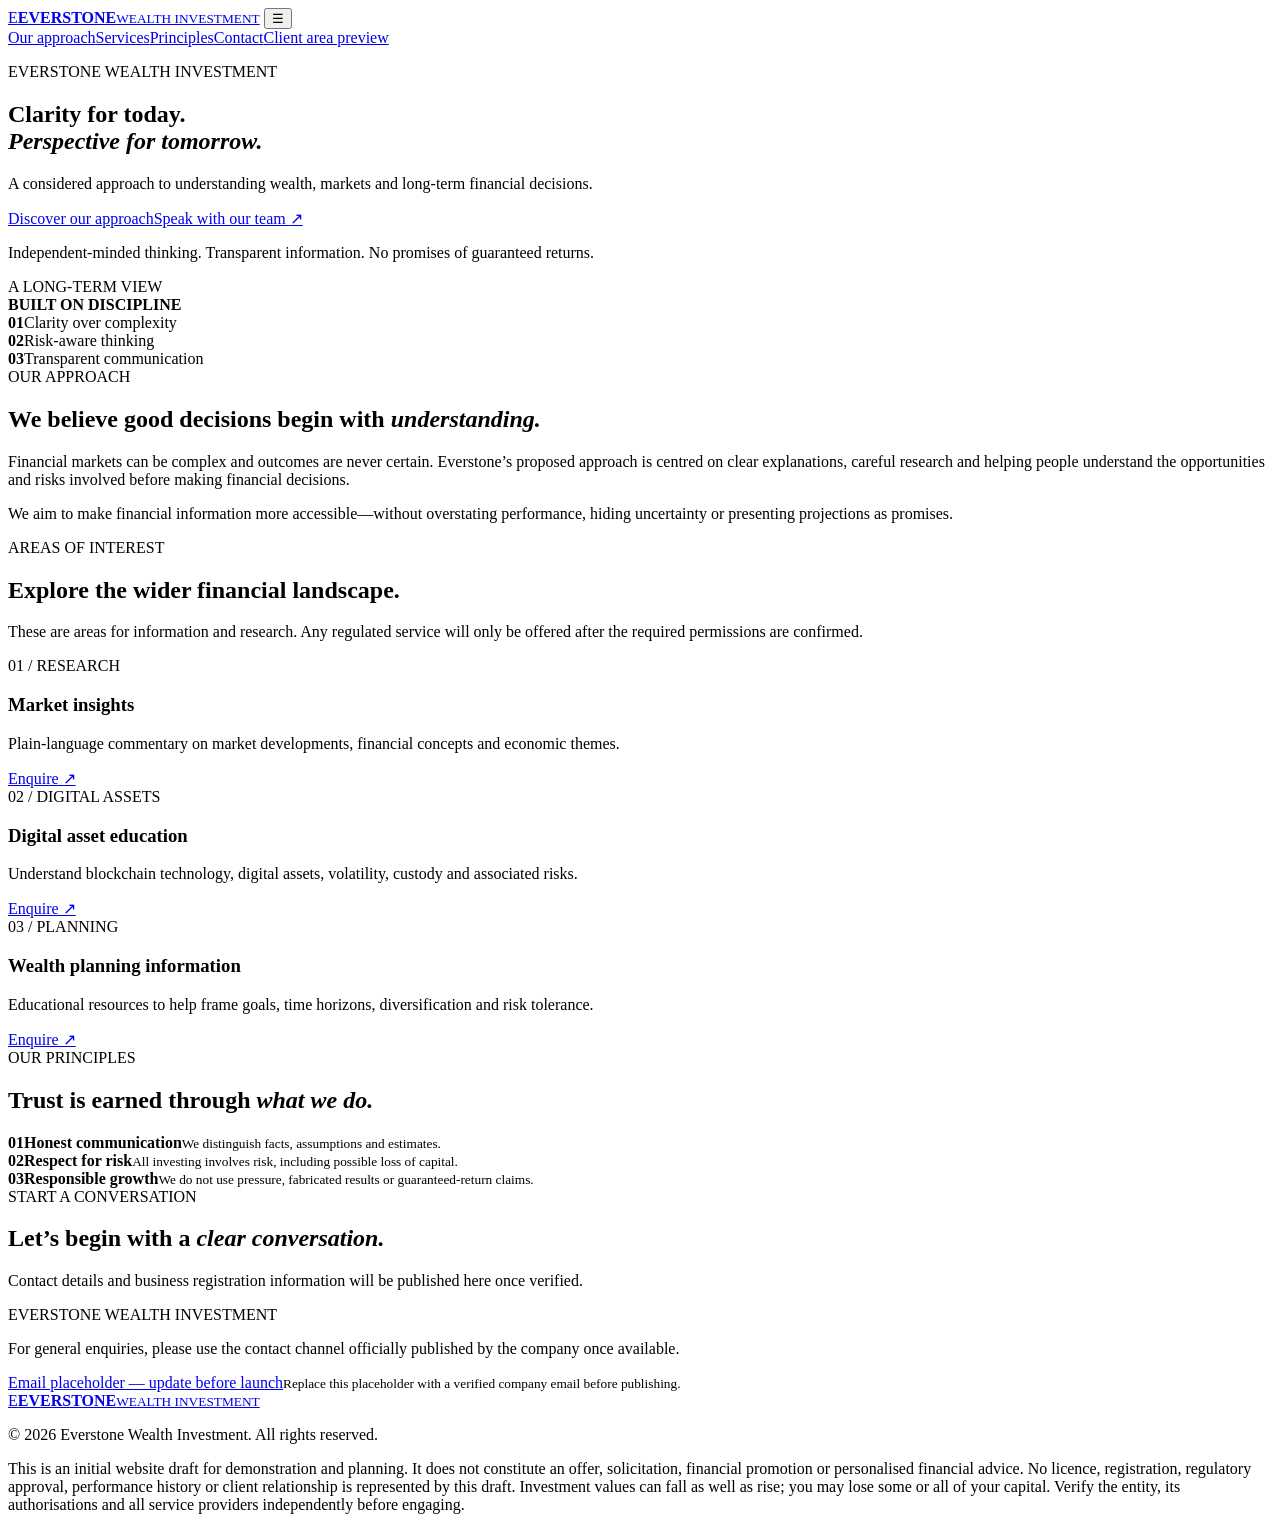
==== everstone-wealth-investment/index.html @ b7d897b4 "Add Everstone Wealth Investment public website" ====
<!doctype html>
<html lang="en">
<head>
  <meta charset="utf-8"><meta name="viewport" content="width=device-width,initial-scale=1">
  <meta name="description" content="Everstone Wealth Investment — clear information, considered research and disciplined financial decision-making.">
  <meta name="theme-color" content="#123b2c">
  <title>Everstone Wealth Investment | Clarity. Discipline. Perspective.</title>
  <link rel="stylesheet" href="styles.css">
</head>
<body>
<header class="site-header">
  <a class="brand" href="#home" aria-label="Everstone home"><span class="brand-mark">E</span><span><strong>EVERSTONE</strong><small>WEALTH INVESTMENT</small></span></a>
  <button class="menu-toggle" aria-label="Toggle navigation" aria-expanded="false">☰</button>
  <nav class="nav"><a href="#approach">Our approach</a><a href="#services">Services</a><a href="#principles">Principles</a><a href="#contact">Contact</a><a class="nav-cta" href="dashboard.html">Client area preview</a></nav>
</header>
<main id="home">
  <section class="hero">
    <div class="hero-copy">
      <p class="eyebrow">EVERSTONE WEALTH INVESTMENT</p>
      <h1>Clarity for today.<br><em>Perspective for tomorrow.</em></h1>
      <p class="hero-lede">A considered approach to understanding wealth, markets and long-term financial decisions.</p>
      <div class="hero-actions"><a class="button button-gold" href="#approach">Discover our approach</a><a class="text-link" href="#contact">Speak with our team <span>↗</span></a></div>
      <p class="micro-note">Independent-minded thinking. Transparent information. No promises of guaranteed returns.</p>
    </div>
    <div class="hero-art" aria-label="Abstract green and gold geometric artwork"><div class="orb orb-one"></div><div class="orb orb-two"></div><div class="art-line"></div><div class="art-caption">A LONG-TERM VIEW<br><b>BUILT ON DISCIPLINE</b></div></div>
  </section>
  <section class="trust-strip"><div><b>01</b><span>Clarity over complexity</span></div><div><b>02</b><span>Risk-aware thinking</span></div><div><b>03</b><span>Transparent communication</span></div></section>
  <section class="section intro" id="approach"><div class="section-label">OUR APPROACH</div><div><h2>We believe good decisions begin with <em>understanding.</em></h2><p>Financial markets can be complex and outcomes are never certain. Everstone’s proposed approach is centred on clear explanations, careful research and helping people understand the opportunities and risks involved before making financial decisions.</p><p>We aim to make financial information more accessible—without overstating performance, hiding uncertainty or presenting projections as promises.</p></div></section>
  <section class="section services" id="services"><div class="section-heading"><div class="section-label">AREAS OF INTEREST</div><h2>Explore the wider financial landscape.</h2><p>These are areas for information and research. Any regulated service will only be offered after the required permissions are confirmed.</p></div><div class="service-grid">
    <article class="service-card"><span>01 / RESEARCH</span><h3>Market insights</h3><p>Plain-language commentary on market developments, financial concepts and economic themes.</p><a href="#contact">Enquire ↗</a></article>
    <article class="service-card"><span>02 / DIGITAL ASSETS</span><h3>Digital asset education</h3><p>Understand blockchain technology, digital assets, volatility, custody and associated risks.</p><a href="#contact">Enquire ↗</a></article>
    <article class="service-card"><span>03 / PLANNING</span><h3>Wealth planning information</h3><p>Educational resources to help frame goals, time horizons, diversification and risk tolerance.</p><a href="#contact">Enquire ↗</a></article>
  </div></section>
  <section class="principles" id="principles"><div class="principles-inner"><div><div class="section-label">OUR PRINCIPLES</div><h2>Trust is earned through <em>what we do.</em></h2></div><div class="principle-list"><div><b>01</b><span><strong>Honest communication</strong><small>We distinguish facts, assumptions and estimates.</small></span></div><div><b>02</b><span><strong>Respect for risk</strong><small>All investing involves risk, including possible loss of capital.</small></span></div><div><b>03</b><span><strong>Responsible growth</strong><small>We do not use pressure, fabricated results or guaranteed-return claims.</small></span></div></div></div></section>
  <section class="section contact" id="contact"><div><div class="section-label">START A CONVERSATION</div><h2>Let’s begin with a <em>clear conversation.</em></h2><p>Contact details and business registration information will be published here once verified.</p></div><div class="contact-panel"><p class="contact-kicker">EVERSTONE WEALTH INVESTMENT</p><p>For general enquiries, please use the contact channel officially published by the company once available.</p><a class="button button-dark" href="mailto:hello@example.com?subject=Everstone%20general%20enquiry">Email placeholder — update before launch</a><small>Replace this placeholder with a verified company email before publishing.</small></div></section>
</main>
<footer class="footer"><a class="brand brand-footer" href="#home"><span class="brand-mark">E</span><span><strong>EVERSTONE</strong><small>WEALTH INVESTMENT</small></span></a><p>© <span id="year"></span> Everstone Wealth Investment. All rights reserved.</p><p class="footer-note">This is an initial website draft for demonstration and planning. It does not constitute an offer, solicitation, financial promotion or personalised financial advice. No licence, registration, regulatory approval, performance history or client relationship is represented by this draft. Investment values can fall as well as rise; you may lose some or all of your capital. Verify the entity, its authorisations and all service providers independently before engaging.</p></footer>
<script>document.getElementById('year').textContent=new Date().getFullYear();const t=document.querySelector('.menu-toggle'),n=document.querySelector('.nav');t.addEventListener('click',()=>{const open=n.classList.toggle('open');t.setAttribute('aria-expanded',String(open));});n.querySelectorAll('a').forEach(a=>a.addEventListener('click',()=>{n.classList.remove('open');t.setAttribute('aria-expanded','false')}));</script>
</body></html>
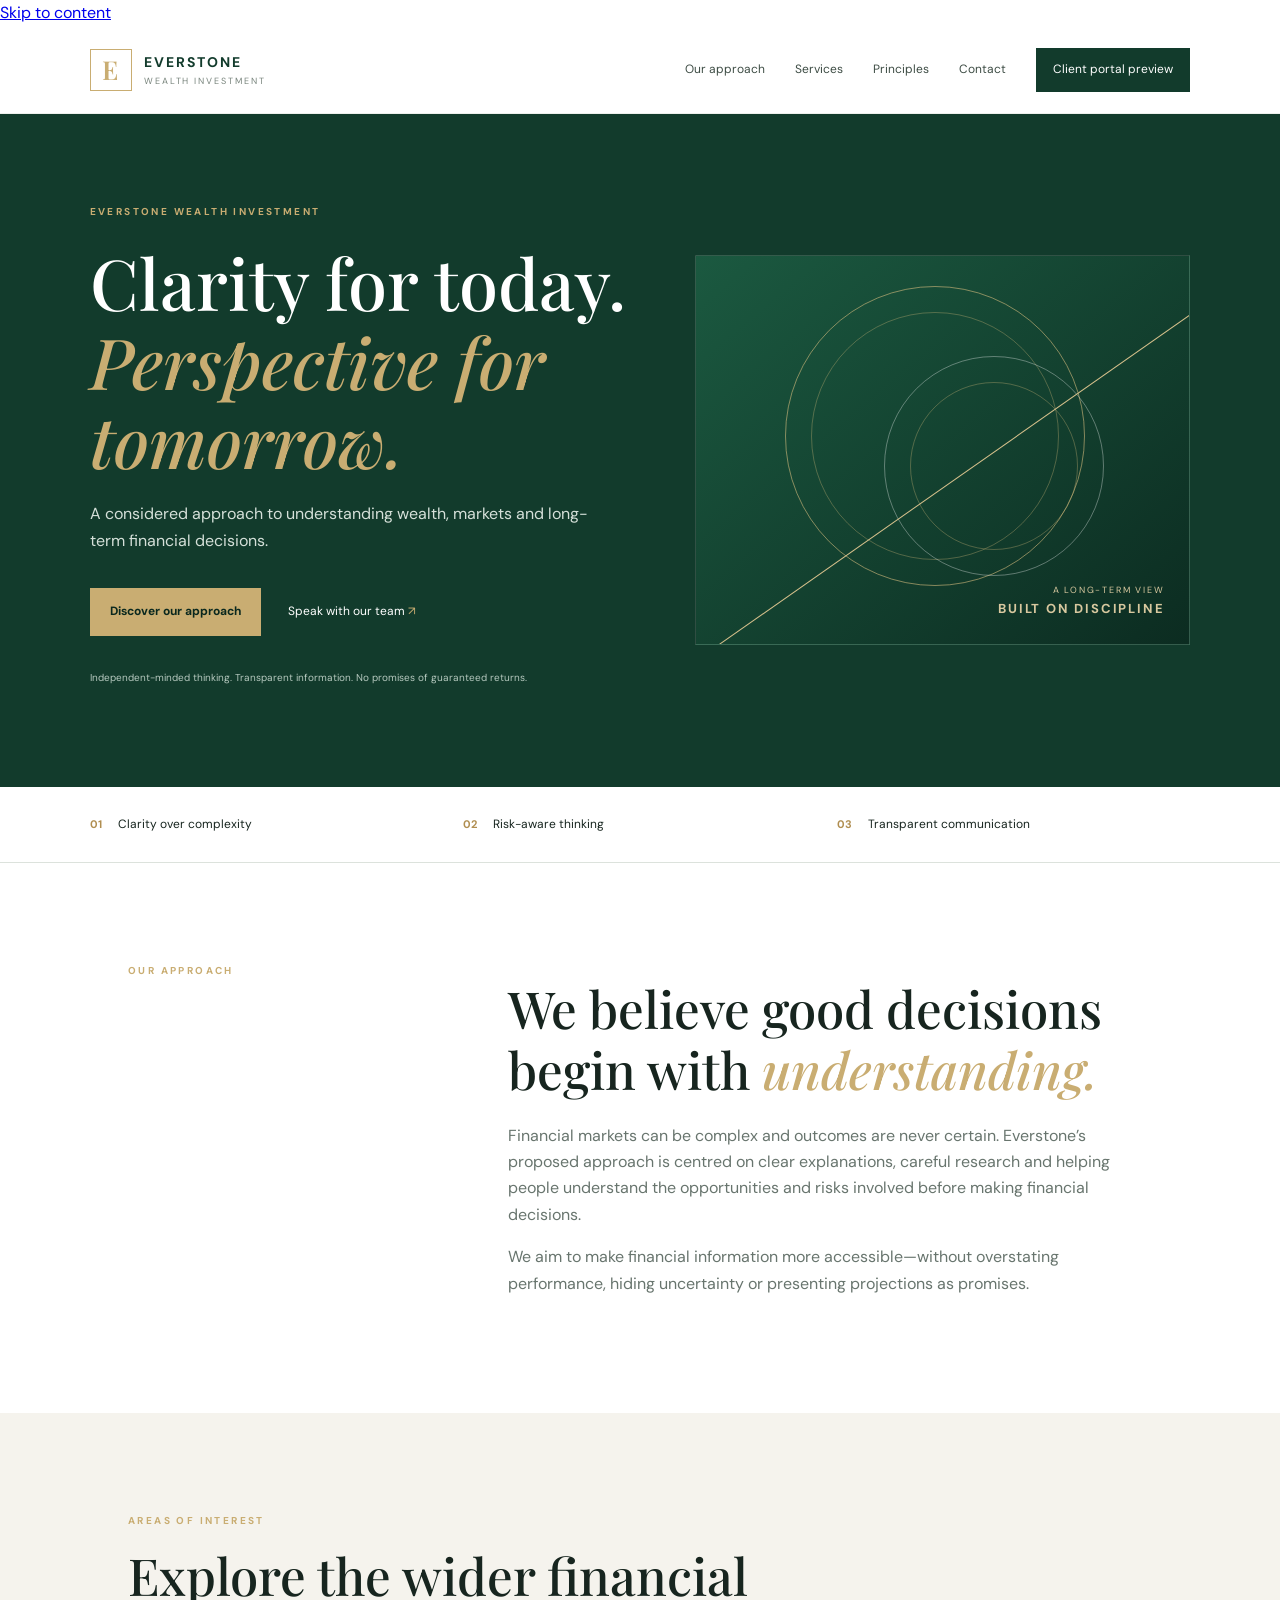
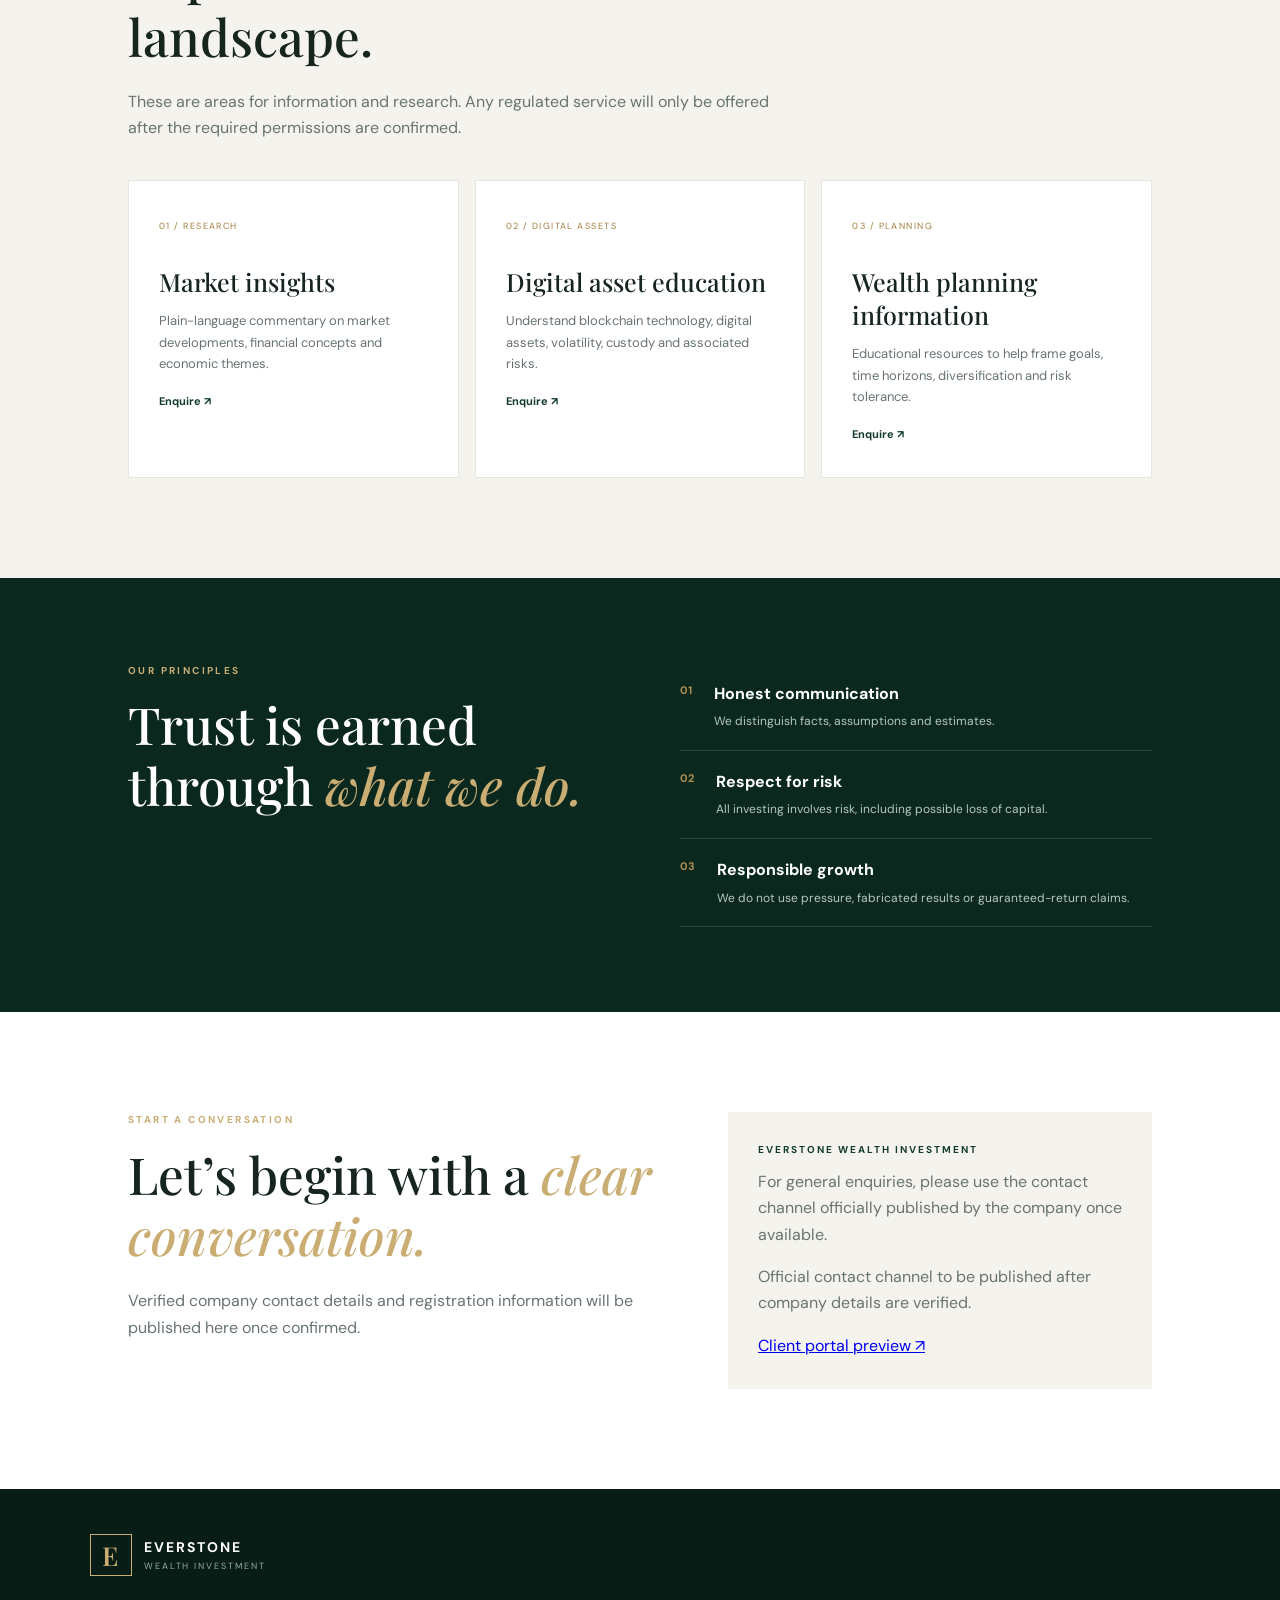
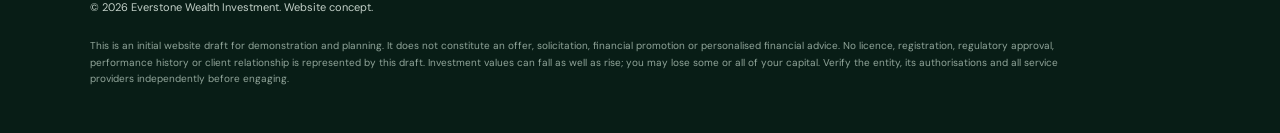
==== commit fd4cd6ba: "Polish Everstone homepage navigation, contact details and accessibility" ====
--- a/everstone-wealth-investment/index.html
+++ b/everstone-wealth-investment/index.html
@@ -8,12 +8,13 @@
   <link rel="stylesheet" href="styles.css">
 </head>
 <body>
+<a class="skip-link" href="#main-content">Skip to content</a>
 <header class="site-header">
   <a class="brand" href="#home" aria-label="Everstone home"><span class="brand-mark">E</span><span><strong>EVERSTONE</strong><small>WEALTH INVESTMENT</small></span></a>
   <button class="menu-toggle" aria-label="Toggle navigation" aria-expanded="false">☰</button>
-  <nav class="nav"><a href="#approach">Our approach</a><a href="#services">Services</a><a href="#principles">Principles</a><a href="#contact">Contact</a><a class="nav-cta" href="dashboard.html">Client area preview</a></nav>
+  <nav class="nav"><a href="#approach">Our approach</a><a href="#services">Services</a><a href="#principles">Principles</a><a href="#contact">Contact</a><a class="nav-cta" href="login.html">Client portal preview</a></nav>
 </header>
-<main id="home">
+<main id="main-content">
   <section class="hero">
     <div class="hero-copy">
       <p class="eyebrow">EVERSTONE WEALTH INVESTMENT</p>
@@ -32,8 +33,8 @@
     <article class="service-card"><span>03 / PLANNING</span><h3>Wealth planning information</h3><p>Educational resources to help frame goals, time horizons, diversification and risk tolerance.</p><a href="#contact">Enquire ↗</a></article>
   </div></section>
   <section class="principles" id="principles"><div class="principles-inner"><div><div class="section-label">OUR PRINCIPLES</div><h2>Trust is earned through <em>what we do.</em></h2></div><div class="principle-list"><div><b>01</b><span><strong>Honest communication</strong><small>We distinguish facts, assumptions and estimates.</small></span></div><div><b>02</b><span><strong>Respect for risk</strong><small>All investing involves risk, including possible loss of capital.</small></span></div><div><b>03</b><span><strong>Responsible growth</strong><small>We do not use pressure, fabricated results or guaranteed-return claims.</small></span></div></div></div></section>
-  <section class="section contact" id="contact"><div><div class="section-label">START A CONVERSATION</div><h2>Let’s begin with a <em>clear conversation.</em></h2><p>Contact details and business registration information will be published here once verified.</p></div><div class="contact-panel"><p class="contact-kicker">EVERSTONE WEALTH INVESTMENT</p><p>For general enquiries, please use the contact channel officially published by the company once available.</p><a class="button button-dark" href="mailto:hello@example.com?subject=Everstone%20general%20enquiry">Email placeholder — update before launch</a><small>Replace this placeholder with a verified company email before publishing.</small></div></section>
+  <section class="section contact" id="contact"><div><div class="section-label">START A CONVERSATION</div><h2>Let’s begin with a <em>clear conversation.</em></h2><p>Verified company contact details and registration information will be published here once confirmed.</p></div><div class="contact-panel"><p class="contact-kicker">EVERSTONE WEALTH INVESTMENT</p><p>For general enquiries, please use the contact channel officially published by the company once available.</p><p class="contact-hold">Official contact channel to be published after company details are verified.</p><a class="text-link-dark" href="login.html">Client portal preview ↗</a></div></section>
 </main>
-<footer class="footer"><a class="brand brand-footer" href="#home"><span class="brand-mark">E</span><span><strong>EVERSTONE</strong><small>WEALTH INVESTMENT</small></span></a><p>© <span id="year"></span> Everstone Wealth Investment. All rights reserved.</p><p class="footer-note">This is an initial website draft for demonstration and planning. It does not constitute an offer, solicitation, financial promotion or personalised financial advice. No licence, registration, regulatory approval, performance history or client relationship is represented by this draft. Investment values can fall as well as rise; you may lose some or all of your capital. Verify the entity, its authorisations and all service providers independently before engaging.</p></footer>
+<footer class="footer"><a class="brand brand-footer" href="#home"><span class="brand-mark">E</span><span><strong>EVERSTONE</strong><small>WEALTH INVESTMENT</small></span></a><p>© <span id="year"></span> Everstone Wealth Investment. Website concept.</p><p class="footer-note">This is an initial website draft for demonstration and planning. It does not constitute an offer, solicitation, financial promotion or personalised financial advice. No licence, registration, regulatory approval, performance history or client relationship is represented by this draft. Investment values can fall as well as rise; you may lose some or all of your capital. Verify the entity, its authorisations and all service providers independently before engaging.</p></footer>
 <script>document.getElementById('year').textContent=new Date().getFullYear();const t=document.querySelector('.menu-toggle'),n=document.querySelector('.nav');t.addEventListener('click',()=>{const open=n.classList.toggle('open');t.setAttribute('aria-expanded',String(open));});n.querySelectorAll('a').forEach(a=>a.addEventListener('click',()=>{n.classList.remove('open');t.setAttribute('aria-expanded','false')}));</script>
 </body></html>
--- a/everstone-wealth-investment/styles.css
+++ b/everstone-wealth-investment/styles.css
@@ -0,0 +1,2 @@
+@import url('https://fonts.googleapis.com/css2?family=DM+Sans:wght@400;500;600;700&family=Playfair+Display:ital,wght@0,500;0,600;1,500;1,600&display=swap');
+:root{--green:#123b2c;--deep:#0a281e;--gold:#c9ad72;--cream:#f5f3ed;--ink:#17251f;--muted:#68756e;--line:#dce2dc}*{box-sizing:border-box}html{scroll-behavior:smooth}body{margin:0;color:var(--ink);font-family:'DM Sans',sans-serif;background:#fff;line-height:1.65}.site-header{height:88px;padding:0 7%;display:flex;align-items:center;justify-content:space-between;background:#fff;border-bottom:1px solid #edf0ec;position:sticky;top:0;z-index:10}.brand{display:flex;align-items:center;gap:12px;text-decoration:none;color:var(--green);letter-spacing:.13em}.brand-mark{width:42px;height:42px;border:1px solid var(--gold);display:grid;place-items:center;font:600 26px 'Playfair Display';color:var(--gold)}.brand strong,.brand small{display:block}.brand strong{font-size:14px}.brand small{font-size:9px;letter-spacing:.22em;color:#78847c}.nav{display:flex;align-items:center;gap:30px}.nav a,.text-link{font-size:12px;text-decoration:none;color:#3d4c44}.nav a:hover,.text-link:hover{color:#a17e3d}.nav .nav-cta{background:var(--green);color:#fff;padding:12px 17px}.menu-toggle{display:none;background:none;border:0;font-size:25px}.hero{min-height:600px;background:var(--green);color:white;padding:90px 7%;display:grid;grid-template-columns:1.1fr .9fr;align-items:center;overflow:hidden}.eyebrow,.section-label{font-size:10px;letter-spacing:.24em;font-weight:700;color:var(--gold)}h1,h2,h3,p{margin-top:0}h1{font:500 clamp(43px,5.5vw,74px)/1.12 'Playfair Display';max-width:700px;margin:22px 0}.hero h1 em,h2 em{color:var(--gold);font-weight:500}.hero-lede{max-width:520px;color:#d5e0d9;font-size:16px}.hero-actions{display:flex;align-items:center;gap:27px;margin:34px 0}.button{display:inline-block;text-decoration:none;padding:14px 20px;font-size:12px;font-weight:700}.button-gold{background:var(--gold);color:var(--deep)}.text-link{color:white}.text-link span{color:var(--gold)}.micro-note{font-size:10px;color:#b6c9bf}.hero-art{height:390px;position:relative;border:1px solid #78908455;background:linear-gradient(140deg,#1b5940,#0c2c21);overflow:hidden}.orb{position:absolute;border:1px solid #d4bb7d99;border-radius:50%;width:300px;height:300px;top:30px;left:18%}.orb-one:after,.orb-two:after{content:"";position:absolute;inset:25px;border:1px solid #d4bb7d55;border-radius:50%}.orb-two{width:220px;height:220px;top:100px;left:38%;border-color:#fff5}.art-line{position:absolute;width:130%;height:1px;background:#d7c18c;transform:rotate(-35deg);top:55%;left:-10%}.art-caption{position:absolute;bottom:25px;right:25px;font-size:9px;letter-spacing:.2em;color:#d8c89f;text-align:right}.art-caption b{font-size:13px}.trust-strip{display:grid;grid-template-columns:repeat(3,1fr);padding:28px 7%;border-bottom:1px solid var(--line);gap:20px}.trust-strip div{display:flex;gap:16px;align-items:center;font-size:12px}.trust-strip b,.principle-list b{color:#b08e50;font-size:11px}.section{padding:100px 10%}.intro{display:grid;grid-template-columns:.65fr 1.35fr;gap:70px}.section h2,.principles h2{font:500 clamp(34px,4vw,51px)/1.2 'Playfair Display';margin:15px 0 22px}.intro p,.section-heading p{color:var(--muted);max-width:720px}.services{background:var(--cream)}.section-heading{max-width:650px;margin-bottom:38px}.service-grid{display:grid;grid-template-columns:repeat(3,1fr);gap:16px}.service-card{background:white;padding:30px;min-height:270px;border:1px solid #e7e5dc}.service-card span{font-size:9px;letter-spacing:.16em;color:#a17e3d}.service-card h3{font:500 25px 'Playfair Display';margin:28px 0 12px}.service-card p{font-size:13px;color:var(--muted)}.service-card a{font-size:11px;text-decoration:none;color:var(--green);font-weight:700}.principles{background:var(--deep);color:white;padding:85px 10%}.principles-inner{display:grid;grid-template-columns:1fr 1fr;gap:80px}.principle-list>div{display:flex;gap:22px;padding:18px 0;border-bottom:1px solid #ffffff22}.principle-list strong,.principle-list small{display:block}.principle-list small{color:#b7c7bf;font-size:12px;margin-top:5px}.contact{display:grid;grid-template-columns:1fr .8fr;gap:70px}.contact p{color:var(--muted)}.contact-panel{background:var(--cream);padding:30px}.contact-kicker{font-size:10px;letter-spacing:.2em;color:var(--green)!important;font-weight:700}.button-dark{background:var(--green);color:white}.contact-panel small{display:block;font-size:10px;color:var(--muted);margin-top:12px}.footer{background:#081d16;color:#c3d0c8;padding:45px 7%}.brand-footer{color:white}.footer>p{font-size:11px;margin:22px 0 0}.footer-note{max-width:1000px;color:#91a59a;font-size:10px!important}.footer .brand small{color:#9aaca2}@media(max-width:800px){.site-header{height:74px;padding:0 5%}.menu-toggle{display:block;color:var(--green)}.nav{display:none;position:absolute;top:74px;left:0;right:0;background:white;padding:22px 6%;flex-direction:column;align-items:stretch;gap:18px;border-bottom:1px solid var(--line)}.nav.open{display:flex}.hero{grid-template-columns:1fr;padding:70px 7%;gap:40px}.hero-art{height:260px}.trust-strip{grid-template-columns:1fr;padding:25px 7%}.section{padding:70px 7%}.intro,.principles-inner,.contact{grid-template-columns:1fr;gap:28px}.service-grid{grid-template-columns:1fr}.principles{padding:70px 7%}}
